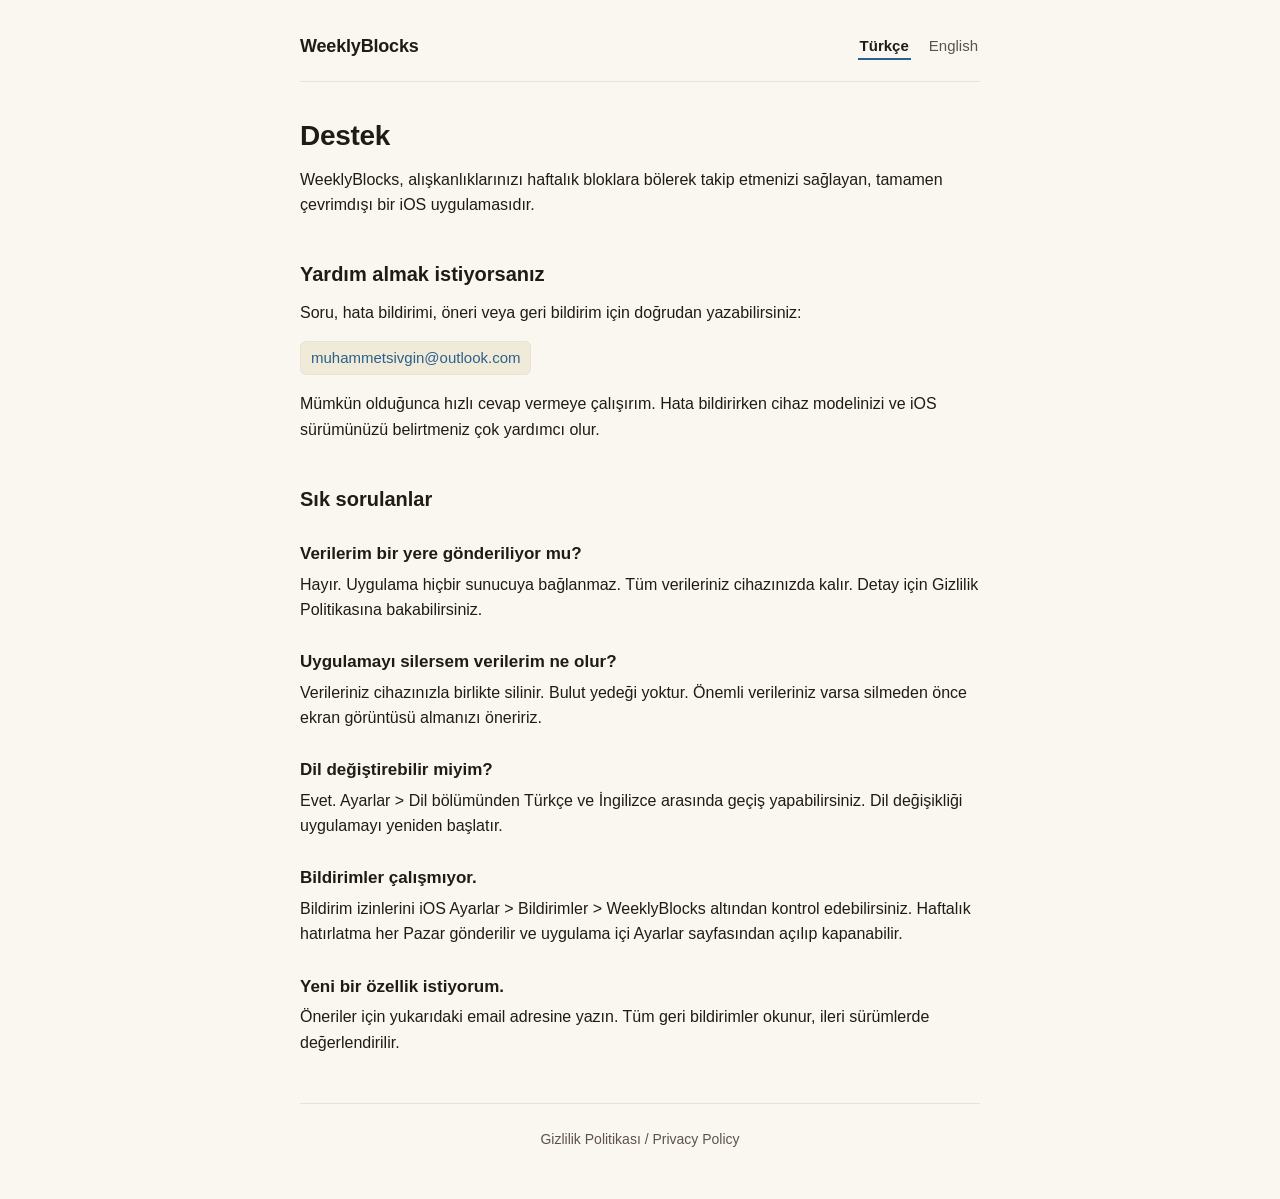
==== support.html @ b2f51e27 "Add files via upload" ====
<!DOCTYPE html>
<html lang="tr">
<head>
  <meta charset="UTF-8">
  <meta name="viewport" content="width=device-width, initial-scale=1">
  <title>Destek — WeeklyBlocks</title>
  <meta name="description" content="WeeklyBlocks iOS uygulaması için destek, sık sorulan sorular ve iletişim bilgileri.">
  <link rel="stylesheet" href="styles.css">
</head>
<body>
  <header>
    <div class="wordmark">WeeklyBlocks</div>
    <div class="tabs" role="tablist" aria-label="Dil / Language">
      <button id="tab-tr" role="tab" aria-selected="true" aria-controls="panel-tr" class="tab active">Türkçe</button>
      <button id="tab-en" role="tab" aria-selected="false" aria-controls="panel-en" class="tab">English</button>
    </div>
  </header>

  <main>
    <div id="panel-tr" role="tabpanel" aria-labelledby="tab-tr">
      <h1>Destek</h1>

      <p>WeeklyBlocks, alışkanlıklarınızı haftalık bloklara bölerek takip etmenizi sağlayan, tamamen çevrimdışı bir iOS uygulamasıdır.</p>

      <h2>Yardım almak istiyorsanız</h2>
      <p>Soru, hata bildirimi, öneri veya geri bildirim için doğrudan yazabilirsiniz:</p>
      <p><span class="email-pill"><a href="mailto:muhammetsivgin@outlook.com">muhammetsivgin@outlook.com</a></span></p>
      <p>Mümkün olduğunca hızlı cevap vermeye çalışırım. Hata bildirirken cihaz modelinizi ve iOS sürümünüzü belirtmeniz çok yardımcı olur.</p>

      <h2>Sık sorulanlar</h2>

      <h3>Verilerim bir yere gönderiliyor mu?</h3>
      <p>Hayır. Uygulama hiçbir sunucuya bağlanmaz. Tüm verileriniz cihazınızda kalır. Detay için Gizlilik Politikasına bakabilirsiniz.</p>

      <h3>Uygulamayı silersem verilerim ne olur?</h3>
      <p>Verileriniz cihazınızla birlikte silinir. Bulut yedeği yoktur. Önemli verileriniz varsa silmeden önce ekran görüntüsü almanızı öneririz.</p>

      <h3>Dil değiştirebilir miyim?</h3>
      <p>Evet. Ayarlar > Dil bölümünden Türkçe ve İngilizce arasında geçiş yapabilirsiniz. Dil değişikliği uygulamayı yeniden başlatır.</p>

      <h3>Bildirimler çalışmıyor.</h3>
      <p>Bildirim izinlerini iOS Ayarlar > Bildirimler > WeeklyBlocks altından kontrol edebilirsiniz. Haftalık hatırlatma her Pazar gönderilir ve uygulama içi Ayarlar sayfasından açılıp kapanabilir.</p>

      <h3>Yeni bir özellik istiyorum.</h3>
      <p>Öneriler için yukarıdaki email adresine yazın. Tüm geri bildirimler okunur, ileri sürümlerde değerlendirilir.</p>
    </div>

    <div id="panel-en" role="tabpanel" aria-labelledby="tab-en" hidden aria-hidden="true">
      <h1>Support</h1>

      <p>WeeklyBlocks is a fully offline iOS app that helps you track habits by breaking them into weekly blocks.</p>

      <h2>Getting help</h2>
      <p>For questions, bug reports, suggestions, or feedback, write directly:</p>
      <p><span class="email-pill"><a href="mailto:muhammetsivgin@outlook.com">muhammetsivgin@outlook.com</a></span></p>
      <p>I try to reply as quickly as possible. When reporting a bug, including your device model and iOS version is very helpful.</p>

      <h2>Frequently asked</h2>

      <h3>Is my data sent anywhere?</h3>
      <p>No. The app never connects to a server. All your data stays on your device. See the Privacy Policy for details.</p>

      <h3>What happens to my data if I delete the app?</h3>
      <p>Your data is deleted along with the app. There are no cloud backups. If you have important data, consider taking screenshots before uninstalling.</p>

      <h3>Can I change the language?</h3>
      <p>Yes. Settings > Language lets you switch between Turkish and English. Changing the language restarts the app.</p>

      <h3>Notifications aren't working.</h3>
      <p>Check notification permissions under iOS Settings > Notifications > WeeklyBlocks. The weekly reminder is sent every Sunday and can be toggled from the in-app Settings page.</p>

      <h3>I'd like to request a feature.</h3>
      <p>Send suggestions to the email above. All feedback is read and considered for future releases.</p>
    </div>
  </main>

  <footer>
    <p><a href="privacy.html">Gizlilik Politikası / Privacy Policy</a></p>
  </footer>

  <script>
    (function () {
      var tabs = document.querySelectorAll('[role="tab"]');
      tabs.forEach(function (tab) {
        tab.addEventListener('click', function () {
          var targetId = tab.getAttribute('aria-controls');
          tabs.forEach(function (t) {
            var isActive = t === tab;
            t.setAttribute('aria-selected', isActive ? 'true' : 'false');
            t.classList.toggle('active', isActive);
            var panel = document.getElementById(t.getAttribute('aria-controls'));
            if (isActive) {
              panel.removeAttribute('hidden');
              panel.setAttribute('aria-hidden', 'false');
            } else {
              panel.setAttribute('hidden', '');
              panel.setAttribute('aria-hidden', 'true');
            }
          });
          document.documentElement.lang = (targetId === 'panel-tr') ? 'tr' : 'en';
        });
      });
    })();
  </script>
</body>
</html>
---- styles.css ----
/* WeeklyBlocks marketing site — warm theme, light mode only */

* {
  box-sizing: border-box;
  margin: 0;
  padding: 0;
}

html,
body {
  background-color: #FAF7F1;
  color: #1F1B16;
}

body {
  font-family: -apple-system, BlinkMacSystemFont, "SF Pro Text", "Helvetica Neue", Arial, sans-serif;
  font-size: 16px;
  line-height: 1.6;
  padding: 32px;
  -webkit-font-smoothing: antialiased;
  -moz-osx-font-smoothing: grayscale;
}

header,
main,
footer {
  max-width: 680px;
  margin-left: auto;
  margin-right: auto;
}

header {
  display: flex;
  align-items: center;
  justify-content: space-between;
  gap: 16px;
  padding-bottom: 20px;
  border-bottom: 1px solid #E8E1D4;
  margin-bottom: 32px;
}

.wordmark {
  font-weight: 600;
  font-size: 18px;
  letter-spacing: -0.01em;
}

.tabs {
  display: flex;
  gap: 16px;
}

.tab {
  background: none;
  border: 0;
  border-bottom: 2px solid transparent;
  padding: 4px 2px;
  font-family: inherit;
  font-size: 15px;
  color: #5C544A;
  cursor: pointer;
}

.tab:focus-visible {
  outline: 2px solid #2C5F8D;
  outline-offset: 2px;
  border-radius: 2px;
}

.tab.active {
  color: #1F1B16;
  font-weight: 600;
  border-bottom-color: #2C5F8D;
}

main h1 {
  font-size: 28px;
  font-weight: 600;
  margin-bottom: 8px;
  letter-spacing: -0.01em;
}

main h2 {
  font-size: 20px;
  font-weight: 600;
  margin-top: 2em;
  margin-bottom: 0.5em;
}

main h3 {
  font-size: 17px;
  font-weight: 600;
  margin-top: 1.5em;
  margin-bottom: 0.25em;
}

main p {
  margin-bottom: 1em;
}

.effective-date {
  font-size: 14px;
  color: #5C544A;
  margin-bottom: 1.5em;
}

.email-pill {
  display: inline-block;
  background-color: #F0EAD9;
  border: 1px solid #E8E1D4;
  border-radius: 6px;
  font-size: 15px;
}

.email-pill a {
  display: inline-block;
  padding: 4px 10px;
  color: #2C5F8D;
  text-decoration: none;
}

.email-pill a:hover,
.email-pill a:focus-visible {
  text-decoration: underline;
}

footer {
  margin-top: 48px;
  padding-top: 24px;
  padding-bottom: 16px;
  border-top: 1px solid #E8E1D4;
  text-align: center;
  font-size: 14px;
}

footer a {
  color: #5C544A;
  text-decoration: none;
}

footer a:hover,
footer a:focus-visible {
  color: #2C5F8D;
  text-decoration: underline;
}

@media (max-width: 600px) {
  body {
    padding: 20px;
  }

  header {
    flex-direction: column;
    align-items: flex-start;
    gap: 12px;
  }

  main h1 {
    font-size: 24px;
  }

  .tab {
    font-size: 14px;
  }
}
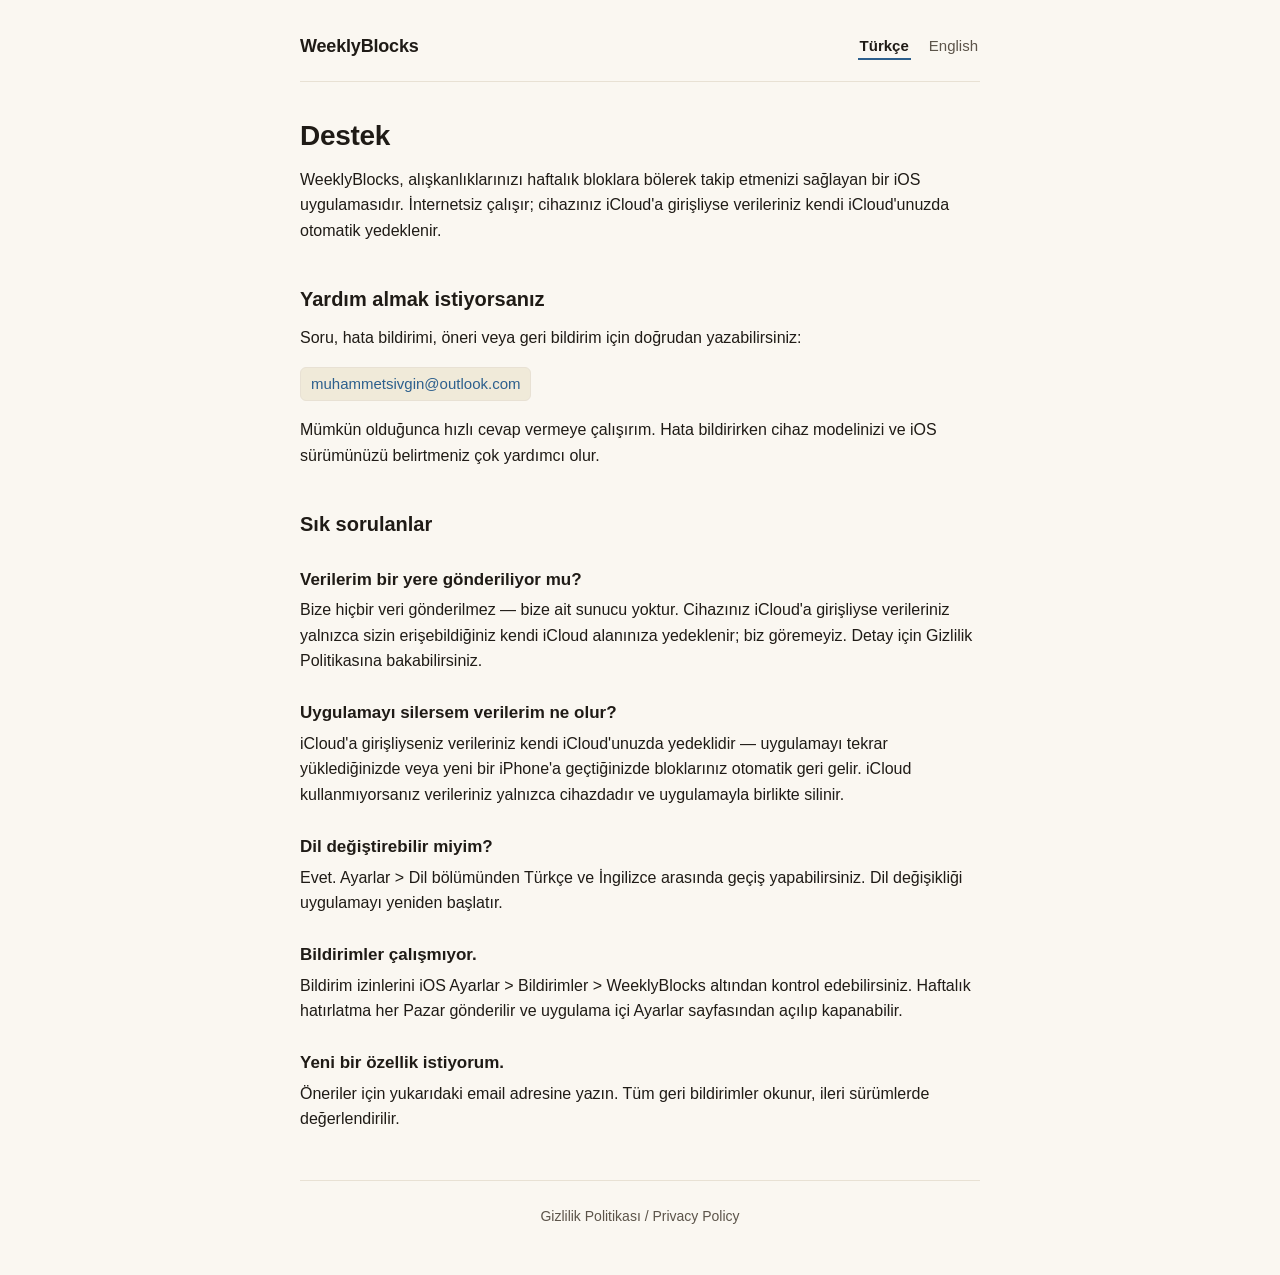
==== commit abb287dd: "Privacy policy + support update for v1.2 iCloud backup New iCloud backup section (user's own private" ====
--- a/support.html
+++ b/support.html
@@ -20,7 +20,7 @@
     <div id="panel-tr" role="tabpanel" aria-labelledby="tab-tr">
       <h1>Destek</h1>
 
-      <p>WeeklyBlocks, alışkanlıklarınızı haftalık bloklara bölerek takip etmenizi sağlayan, tamamen çevrimdışı bir iOS uygulamasıdır.</p>
+      <p>WeeklyBlocks, alışkanlıklarınızı haftalık bloklara bölerek takip etmenizi sağlayan bir iOS uygulamasıdır. İnternetsiz çalışır; cihazınız iCloud'a girişliyse verileriniz kendi iCloud'unuzda otomatik yedeklenir.</p>
 
       <h2>Yardım almak istiyorsanız</h2>
       <p>Soru, hata bildirimi, öneri veya geri bildirim için doğrudan yazabilirsiniz:</p>
@@ -30,10 +30,10 @@
       <h2>Sık sorulanlar</h2>
 
       <h3>Verilerim bir yere gönderiliyor mu?</h3>
-      <p>Hayır. Uygulama hiçbir sunucuya bağlanmaz. Tüm verileriniz cihazınızda kalır. Detay için Gizlilik Politikasına bakabilirsiniz.</p>
+      <p>Bize hiçbir veri gönderilmez — bize ait sunucu yoktur. Cihazınız iCloud'a girişliyse verileriniz yalnızca sizin erişebildiğiniz kendi iCloud alanınıza yedeklenir; biz göremeyiz. Detay için Gizlilik Politikasına bakabilirsiniz.</p>
 
       <h3>Uygulamayı silersem verilerim ne olur?</h3>
-      <p>Verileriniz cihazınızla birlikte silinir. Bulut yedeği yoktur. Önemli verileriniz varsa silmeden önce ekran görüntüsü almanızı öneririz.</p>
+      <p>iCloud'a girişliyseniz verileriniz kendi iCloud'unuzda yedeklidir — uygulamayı tekrar yüklediğinizde veya yeni bir iPhone'a geçtiğinizde bloklarınız otomatik geri gelir. iCloud kullanmıyorsanız verileriniz yalnızca cihazdadır ve uygulamayla birlikte silinir.</p>
 
       <h3>Dil değiştirebilir miyim?</h3>
       <p>Evet. Ayarlar > Dil bölümünden Türkçe ve İngilizce arasında geçiş yapabilirsiniz. Dil değişikliği uygulamayı yeniden başlatır.</p>
@@ -48,7 +48,7 @@
     <div id="panel-en" role="tabpanel" aria-labelledby="tab-en" hidden aria-hidden="true">
       <h1>Support</h1>
 
-      <p>WeeklyBlocks is a fully offline iOS app that helps you track habits by breaking them into weekly blocks.</p>
+      <p>WeeklyBlocks is an iOS app that helps you track habits by breaking them into weekly blocks. It works offline; if your device is signed in to iCloud, your data is backed up automatically to your own iCloud.</p>
 
       <h2>Getting help</h2>
       <p>For questions, bug reports, suggestions, or feedback, write directly:</p>
@@ -58,10 +58,10 @@
       <h2>Frequently asked</h2>
 
       <h3>Is my data sent anywhere?</h3>
-      <p>No. The app never connects to a server. All your data stays on your device. See the Privacy Policy for details.</p>
+      <p>Nothing is ever sent to us — we operate no servers. If your device is signed in to iCloud, your data is backed up to your own iCloud space that only you can access; we cannot see it. See the Privacy Policy for details.</p>
 
       <h3>What happens to my data if I delete the app?</h3>
-      <p>Your data is deleted along with the app. There are no cloud backups. If you have important data, consider taking screenshots before uninstalling.</p>
+      <p>If you're signed in to iCloud, your data is backed up in your own iCloud — reinstall the app or switch to a new iPhone and your blocks come back automatically. If you don't use iCloud, your data lives only on the device and is deleted with the app.</p>
 
       <h3>Can I change the language?</h3>
       <p>Yes. Settings > Language lets you switch between Turkish and English. Changing the language restarts the app.</p>
